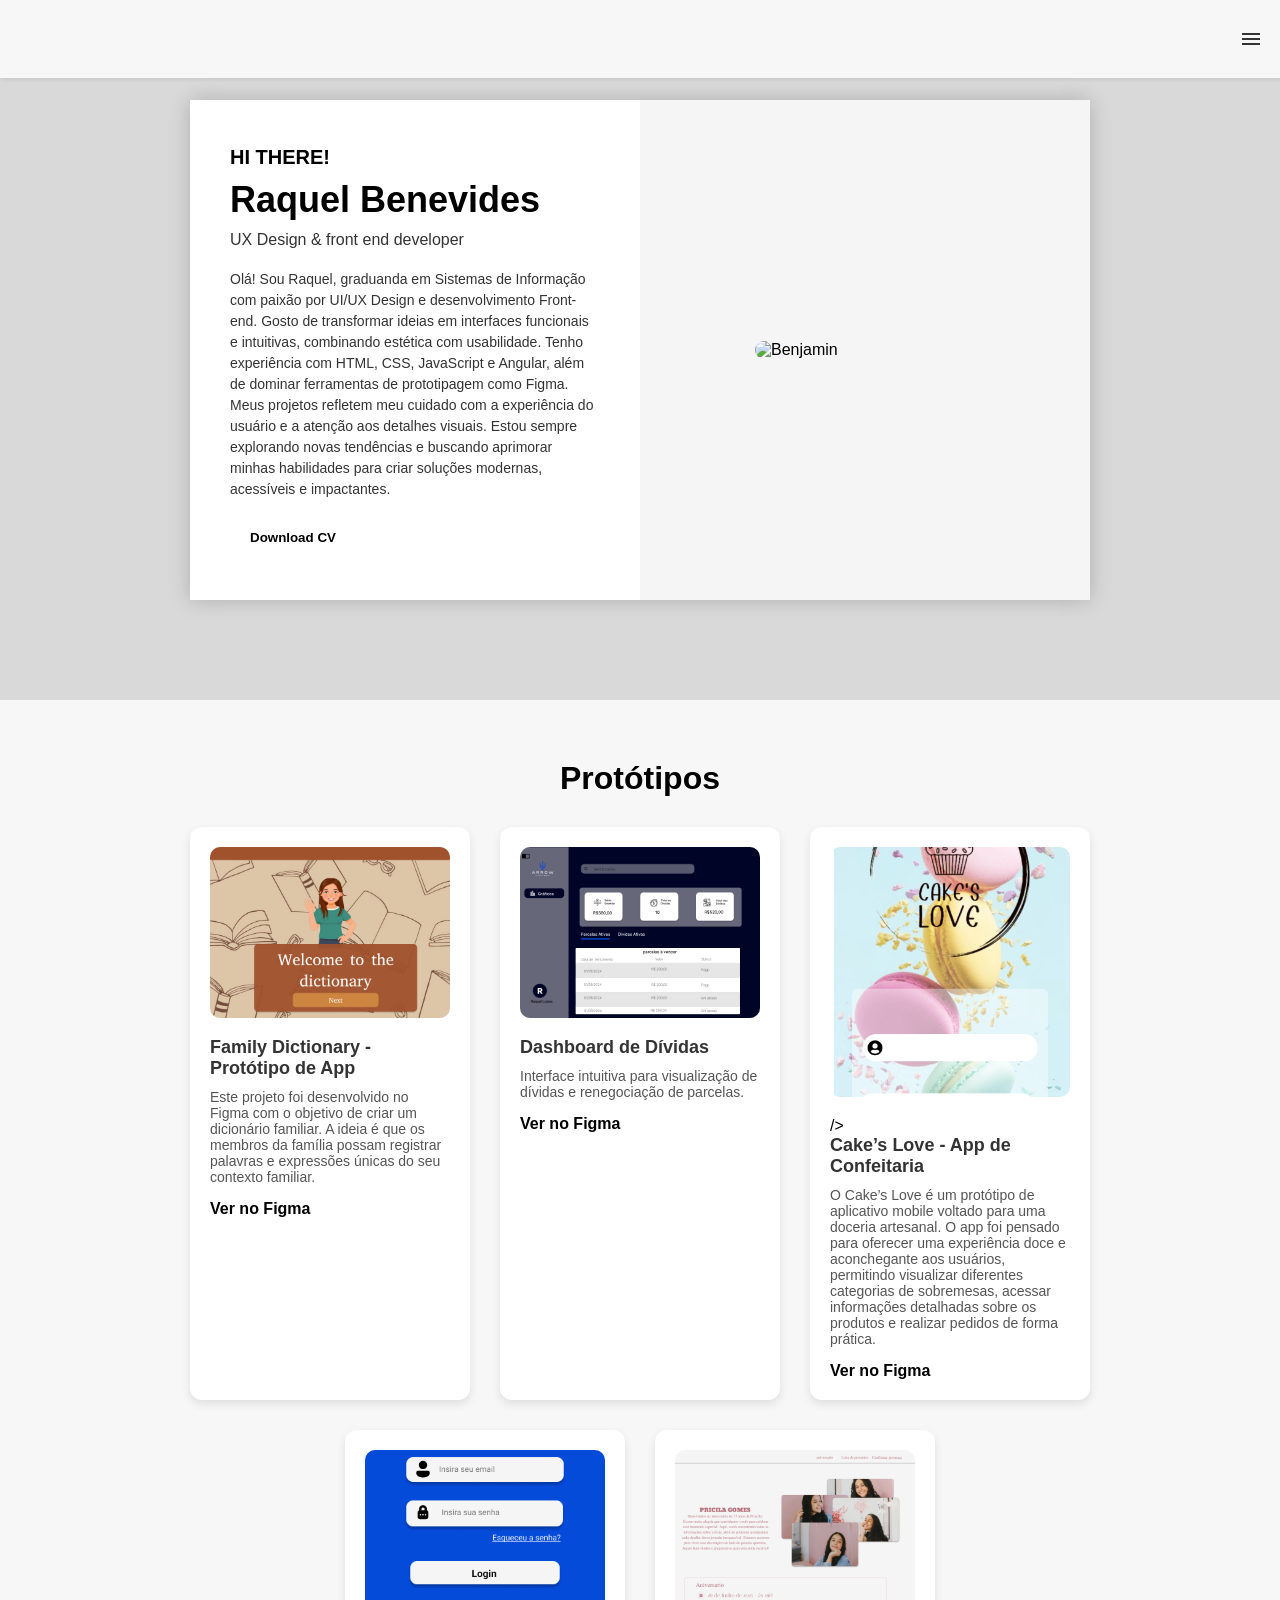
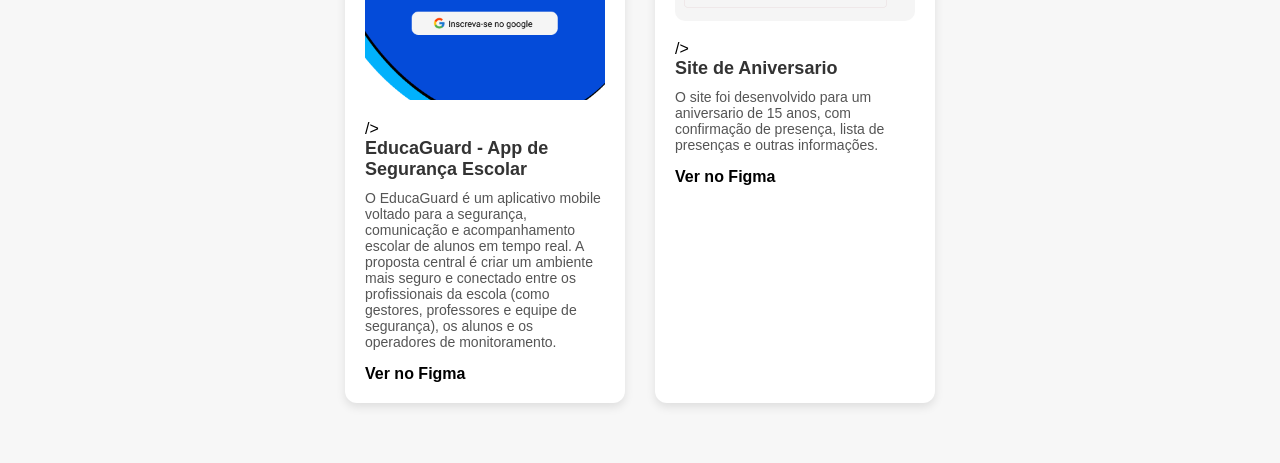
==== info.html @ 3c13a013 "alterações" ====
<!DOCTYPE html>
<html lang="en">
<head>
  <meta charset="UTF-8" />
  <meta name="viewport" content="width=device-width, initial-scale=1.0"/>
  <title>Raquel Portfolio</title>
  <link rel="stylesheet" href="css/info.css" />
</head>
<body>

  <div class="header">
    <input class="menu-btn" type="checkbox" id="menu-btn" />
    <label class="menu-icon" for="menu-btn"><span class="navicon"></span></label>
    <ul class="menu">
      <li><a href="aniversariante.html">Home</a></li>
        <li><a href="info.html">Sobre</a></li>
        <li><a href="lista de presentes.html">Prototipos</a></li>
        <li><a href="confirma_presenca.html">Sites</a></li>
    </ul>
</div>

  <div class="container">
    <div class="left-section">
      <h2>HI THERE!</h2>
      <h1> <span>Raquel Benevides</span></h1>
      <p>UX Design & front end developer</p>
      <p class="description">
        Olá! Sou Raquel, graduanda em Sistemas de Informação com paixão por UI/UX Design e desenvolvimento Front-end.
        Gosto de transformar ideias em interfaces funcionais e intuitivas, combinando estética com usabilidade. Tenho
        experiência com HTML, CSS, JavaScript e Angular, além de dominar ferramentas de prototipagem como Figma.
        Meus projetos refletem meu cuidado com a experiência do usuário e a atenção aos detalhes visuais. Estou sempre
        explorando novas tendências e buscando
        aprimorar minhas habilidades para criar soluções modernas, acessíveis e impactantes.
      </p>
      <button>Download CV</button>
    </div>
    <div class="right-section">
      <img src="assets/DSC01569.JPG" alt="Benjamin"/>
    
    </div>
  </div>

  <section class="prototypes" id="prototipos">
    <h2>Protótipos</h2>
    <div class="prototypes-container">
      <div class="prototype-card">
        <img src="assets/family-directory.png" alt="Protótipo 1" />
        <h3>Family Dictionary - Protótipo de App</h3>
        <p>Este projeto foi desenvolvido no Figma com o objetivo de criar um dicionário familiar. A ideia é que os membros da família possam registrar palavras e expressões únicas do seu contexto familiar.</p>
        <a href="https://www.figma.com/proto/r6o3UK1A0JMN1MDUsx2ePp/dicionario_familia?node-id=1-3&t=j6TgcoYT1Pu7Sqnx-1&scaling=scale-down&content-scaling=fixed&page-id=0%3A1&starting-point-node-id=1%3A3&show-proto-sidebar=1" target="_blank">Ver no Figma</a>
      </div>
      <div class="prototype-card">
        <img src="assets/Tela inicial.png" alt="Protótipo 2" />
        <h3>Dashboard de Dívidas</h3>
        <p>Interface intuitiva para visualização de dívidas e renegociação de parcelas.</p>
        <a href="https://www.figma.com/proto/xezdQHjw3S7ay618fZa8QW/projetoloja?node-id=2080-34&t=NyL4bLdaEMQx5HPH-1&scaling=min-zoom&content-scaling=fixed&page-id=0%3A1&starting-point-node-id=2080%3A34" target="_blank">Ver no Figma</a>
      </div>
      <div class="prototype-card">
        <img src="assets/site_confeitaria.png" alt="Protótipo 3" style="height: 250px; object-fit: cover; border-radius: 10px; margin-bottom: 1rem;"> />
        <h3>Cake’s Love - App de Confeitaria</h3>
        <p>O Cake’s Love é um protótipo de aplicativo mobile voltado para uma doceria artesanal. O app foi pensado para oferecer uma experiência doce e aconchegante aos usuários, permitindo visualizar diferentes categorias de sobremesas, acessar informações detalhadas sobre os produtos e realizar pedidos de forma prática.</p>
        <a href="https://www.figma.com/proto/RAISbUO54751XTIskdznrG/projetoCurso?node-id=35-3&t=txbkHVv7PdWEwaBw-1&scaling=scale-down&content-scaling=fixed&page-id=0%3A1" target="_blank">Ver no Figma</a>
      </div>

      <div class="prototype-card">
        <img src="assets/Tela de login.png" alt="Protótipo 4" style="height: 250px; object-fit: cover; border-radius: 10px; margin-bottom: 1rem;"> />
        <h3>EducaGuard - App de Segurança Escolar</h3>
        <p>O EducaGuard é um aplicativo mobile voltado para a segurança, comunicação e acompanhamento escolar de alunos em tempo real. A proposta central é criar um ambiente mais seguro e conectado entre os profissionais da escola (como gestores, professores e equipe de segurança), os alunos e os operadores de monitoramento.</p>
        <a href="https://www.figma.com/proto/RAISbUO54751XTIskdznrG/projetoCurso?node-id=35-3&t=txbkHVv7PdWEwaBw-1&scaling=scale-down&content-scaling=fixed&page-id=0%3A1" target="_blank">Ver no Figma</a>
      </div>

      <div class="prototype-card">
        <img src="assets/tela_aniversario.png" alt="Protótipo 5"> />
        <h3> Site de Aniversario</h3>
        <p>O site foi desenvolvido para um aniversario de 15 anos, com confirmação de presença, lista de presenças e outras informações.</p>
        <a href="https://www.figma.com/proto/hL53M6fmfashtRJWSqGs2R/Untitled?node-id=20-2&t=TeJSc9Q0vaxj2PRp-1&scaling=min-zoom&content-scaling=fixed&page-id=0%3A1&starting-point-node-id=1%3A2&show-proto-sidebar=1" target="_blank">Ver no Figma</a>
      </div>
    </div>
  </section>
  
</body>
</html>
---- css/info.css ----
* {
    margin: 0;
    padding: 0;
    box-sizing: border-box;
    font-family: 'Segoe UI', sans-serif;
  }
  
  body {
    background: #d9d9d9;
   /* display: flex;
    justify-content: center;
    align-items: center;
    height: 100vh;*/
  }
  
  .container {
    width: 900px;
    height: 500px;
    display: flex;
    margin: 100px auto; /* Centraliza horizontalmente e dá espaçamento do topo */
    box-shadow: 0 0 20px rgba(0,0,0,0.2);
    background: #fff;
  }
  
  .left-section {
    width: 50%;
    padding: 50px 40px;
    background: #fff;
    display: flex;
    flex-direction: column;
    justify-content: center;
  }
  
  .left-section h2 {
    font-size: 20px;
    margin-bottom: 10px;
    color: #000;
  }
  
  .left-section h1 {
    font-size: 36px;
    margin-bottom: 10px;
    color: #000;
  }
  
  .left-section h1 span {
    color: black;
    font-weight: bold;
  }
  
  .left-section p {
    margin-bottom: 20px;
    color: #333;
  }
  
  .left-section .description {
    font-size: 14px;
    line-height: 1.5;
  }
  
  .left-section button {
    width: fit-content;
    padding: 10px 20px;
    background-color: white;
    border: none;
    color: #000;
    font-weight: bold;
    cursor: pointer;
    border-radius: 20px;
    transition: background 0.3s;
  }
  
  .left-section button:hover {
    background-color: #ccc;
  }
  
  .right-section {
    width: 50%;
    position: relative;
    background: #f5f5f5;
    display: flex;
    justify-content: center;
    align-items: center;
  }
  
  .right-section img {
    width: 220px;
    border-radius: 10px;
  }
  
  /*menu responsivo*/
.header {
    background-color: #f7f7f7;
    box-shadow: 1px 1px 4px 0 rgba(0, 0, 0, .1);
      position: fixed;
      top: 0;
      left: 0;
      width: 100%;
      z-index: 1000;
      padding: 10px 0; /* Adicione um pouco de padding para melhorar a aparência */
      
      }
      
      .header ul {
      margin: 0;
      padding: 0;
      list-style: none;
      overflow: hidden;
      background-color: #f7f7f7;
    }
      
      .header li a {
      display: block;
      padding: 20px 20px;
      border-right: 1px solid white;
      text-decoration: none;
      color: black;
      font-size: 18px;
      
      }
      
      .header li a:hover,
      .header .menu-btn:hover {
      background-color:rgba(200, 200, 200, 0.2);
      border-radius: 20px;
      }
      
      .header .logo {
      display: block;
      float: left;
      padding: 3px 20px;
      text-decoration: none;
      }
      
      /* menu */
      
      .header .menu {
      clear: both;
      max-height: 0;
      transition: max-height .2s ease-out;
      }
      
      /* menu icon */
      
      .header .menu-icon {
      cursor: pointer;
      display: inline-block;
      float: right;
      padding: 28px 20px;
      position: relative;
      user-select: none;
      }
      
      .header .menu-icon .navicon {
      background: #333;
      display: block;
      height: 2px;
      position: relative;
      transition: background .2s ease-out;
      width: 18px;
      }
      
      .header .menu-icon .navicon:before,
      .header .menu-icon .navicon:after {
      background: #333;
      content: '';
      display: block;
      height: 100%;
      position: absolute;
      transition: all .2s ease-out;
      width: 100%;
      }
      
      .header .menu-icon .navicon:before {
      top: 5px;
      }
      
      .header .menu-icon .navicon:after {
      top: -5px;
      }
      
      /* menu btn */
      
      .header .menu-btn {
      display: none;
      }
      
      .header .menu-btn:checked ~ .menu {
      max-height: 100%;
      }
      
      .header .menu-btn:checked ~ .menu-icon .navicon {
      background: transparent;
      }
      
      .header .menu-btn:checked ~ .menu-icon .navicon:before {
      transform: rotate(-45deg);
      }
      
      .header .menu-btn:checked ~ .menu-icon .navicon:after {
      transform: rotate(45deg);
      }
      
      .header .menu-btn:checked ~ .menu-icon:not(.steps) .navicon:before,
      .header .menu-btn:checked ~ .menu-icon:not(.steps) .navicon:after {
      top: 0;
      }
      
      /* 48em = 768px */
      
      @media (min-width: 1370px) {
      .header li {
        float: left;
      }
      .header li a {
        padding: 20px 30px;
      }
      .header .menu {
        clear: none;
        float: right;
        max-height: none;
      }
      .header .menu-icon {
        display: none;
      }
      }

      /*prototipos*/
      .prototypes {
        background-color: #f7f7f7;
        padding: 60px 40px;
        text-align: center;
        margin-top: 80px;
        display: flex;
        flex-direction: column; /* ESSA LINHA AQUI FAZ A MÁGICA */

          }
          
      
      
      .prototypes h2 {
        font-size: 32px;
        margin-bottom: 30px;
        color: #000;
      }
      
      .prototypes-container {
        display: flex;
        flex-wrap: wrap;
        justify-content: center;
        gap: 30px;
      }
      
      .prototype-card {
        background: #fff;
        border-radius: 12px;
        box-shadow: 0 4px 10px rgba(0, 0, 0, 0.1);
        width: 280px;
        padding: 20px;
        text-align: left;
        transition: transform 0.3s ease;
      }
      
      .prototype-card:hover {
        transform: translateY(-5px);
      }
      
      .prototype-card img {
        width: 100%;
        border-radius: 10px;
        margin-bottom: 15px;
      }
      
      .prototype-card h3 {
        font-size: 18px;
        margin-bottom: 10px;
        color: #333;
      }
      
      .prototype-card p {
        font-size: 14px;
        color: #555;
        margin-bottom: 15px;
      }
      
      .prototype-card a {
        text-decoration: none;
        font-weight: bold;
        color: black;
      }
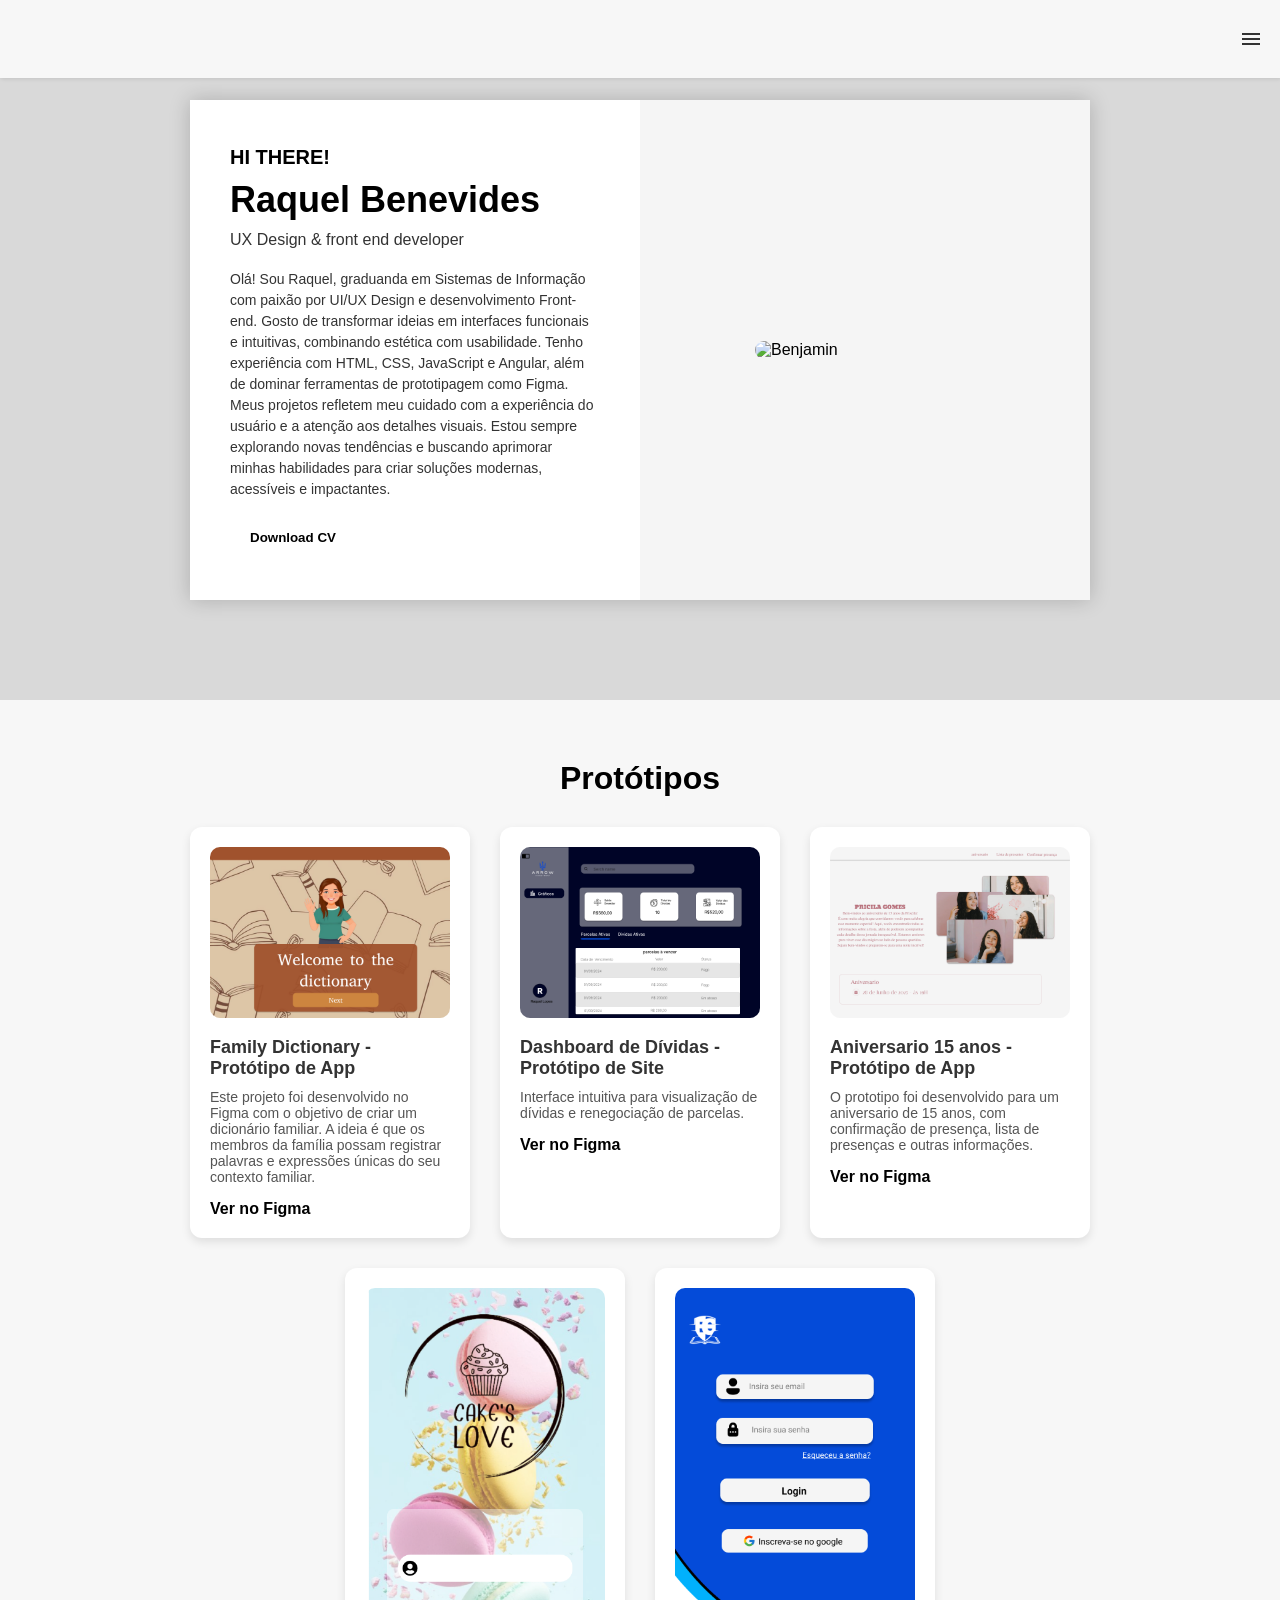
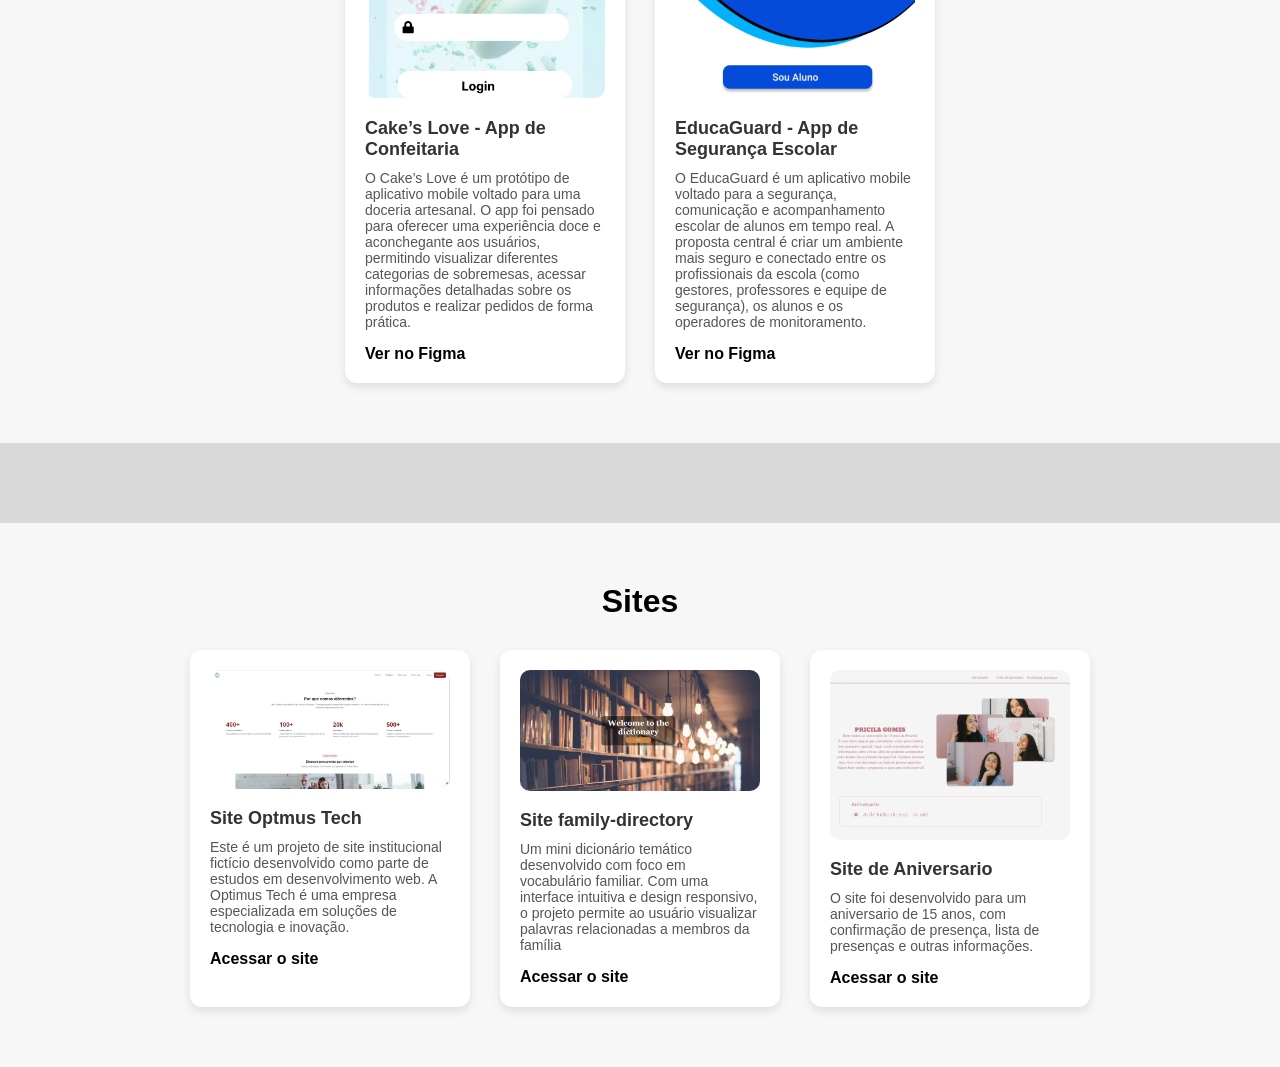
==== commit 70a0e886: "alterações realizadas" ====
--- a/info.html
+++ b/info.html
@@ -51,31 +51,58 @@
       </div>
       <div class="prototype-card">
         <img src="assets/Tela inicial.png" alt="Protótipo 2" />
-        <h3>Dashboard de Dívidas</h3>
+        <h3>Dashboard de Dívidas - Protótipo de Site</h3>
         <p>Interface intuitiva para visualização de dívidas e renegociação de parcelas.</p>
         <a href="https://www.figma.com/proto/xezdQHjw3S7ay618fZa8QW/projetoloja?node-id=2080-34&t=NyL4bLdaEMQx5HPH-1&scaling=min-zoom&content-scaling=fixed&page-id=0%3A1&starting-point-node-id=2080%3A34" target="_blank">Ver no Figma</a>
       </div>
+
       <div class="prototype-card">
-        <img src="assets/site_confeitaria.png" alt="Protótipo 3" style="height: 250px; object-fit: cover; border-radius: 10px; margin-bottom: 1rem;"> />
+        <img src="assets/tela_aniversario.png" alt="Protótipo 5">
+        <h3>Aniversario 15 anos - Protótipo de App</h3>
+        <p>O prototipo foi desenvolvido para um aniversario de 15 anos, com confirmação de presença, lista de presenças e outras informações.</p>
+        <a href="https://www.figma.com/proto/hL53M6fmfashtRJWSqGs2R/Untitled?node-id=20-2&t=TeJSc9Q0vaxj2PRp-1&scaling=min-zoom&content-scaling=fixed&page-id=0%3A1&starting-point-node-id=1%3A2&show-proto-sidebar=1" target="_blank">Ver no Figma</a>
+      </div>
+    
+      <div class="prototype-card">
+        <img src="assets/site_confeitaria.png" alt="Protótipo 3" style="height: 410px; object-fit: cover; border-radius: 10px; margin-bottom: 1rem;"> 
         <h3>Cake’s Love - App de Confeitaria</h3>
         <p>O Cake’s Love é um protótipo de aplicativo mobile voltado para uma doceria artesanal. O app foi pensado para oferecer uma experiência doce e aconchegante aos usuários, permitindo visualizar diferentes categorias de sobremesas, acessar informações detalhadas sobre os produtos e realizar pedidos de forma prática.</p>
         <a href="https://www.figma.com/proto/RAISbUO54751XTIskdznrG/projetoCurso?node-id=35-3&t=txbkHVv7PdWEwaBw-1&scaling=scale-down&content-scaling=fixed&page-id=0%3A1" target="_blank">Ver no Figma</a>
       </div>
 
       <div class="prototype-card">
-        <img src="assets/Tela de login.png" alt="Protótipo 4" style="height: 250px; object-fit: cover; border-radius: 10px; margin-bottom: 1rem;"> />
+        <img src="assets/Tela de login.png" alt="Protótipo 4" style="height: 410px; object-fit: cover; border-radius: 10px; margin-bottom: 1rem;"> 
         <h3>EducaGuard - App de Segurança Escolar</h3>
         <p>O EducaGuard é um aplicativo mobile voltado para a segurança, comunicação e acompanhamento escolar de alunos em tempo real. A proposta central é criar um ambiente mais seguro e conectado entre os profissionais da escola (como gestores, professores e equipe de segurança), os alunos e os operadores de monitoramento.</p>
         <a href="https://www.figma.com/proto/RAISbUO54751XTIskdznrG/projetoCurso?node-id=35-3&t=txbkHVv7PdWEwaBw-1&scaling=scale-down&content-scaling=fixed&page-id=0%3A1" target="_blank">Ver no Figma</a>
       </div>
 
+  <!--sites-->
+  </section>
+  
+
+  <section class="prototypes" id="prototipos">
+    <h2>Sites</h2>
+    <div class="prototypes-container">
       <div class="prototype-card">
-        <img src="assets/tela_aniversario.png" alt="Protótipo 5"> />
+        <img src="assets/optmus_tec.jpeg" alt="site 1" />
+        <h3> Site Optmus Tech</h3>
+        <p>Este é um projeto de site institucional fictício desenvolvido como parte de estudos em desenvolvimento web. A Optimus Tech é uma empresa especializada em soluções de tecnologia e inovação.</p>
+        <a href="https://raquellopes10.github.io/Optimus_Tech/" target="_blank">Acessar o site</a>
+      </div>
+      <div class="prototype-card">
+        <img src="assets/family.jpeg" alt="Protótipo 2" />
+        <h3> Site family-directory</h3>
+        <p>Um mini dicionário temático desenvolvido com foco em vocabulário familiar. Com uma interface intuitiva e design responsivo, o projeto permite ao usuário visualizar palavras relacionadas a membros da família </p>
+        <a href="https://family-dictionary.vercel.app/" target="_blank">Acessar o site </a>
+      </div>
+
+      <div class="prototype-card">
+        <img src="assets/tela_aniversario.png" alt="Protótipo 5"> 
         <h3> Site de Aniversario</h3>
         <p>O site foi desenvolvido para um aniversario de 15 anos, com confirmação de presença, lista de presenças e outras informações.</p>
-        <a href="https://www.figma.com/proto/hL53M6fmfashtRJWSqGs2R/Untitled?node-id=20-2&t=TeJSc9Q0vaxj2PRp-1&scaling=min-zoom&content-scaling=fixed&page-id=0%3A1&starting-point-node-id=1%3A2&show-proto-sidebar=1" target="_blank">Ver no Figma</a>
+        <a href="https://www.figma.com/proto/hL53M6fmfashtRJWSqGs2R/Untitled?node-id=20-2&t=TeJSc9Q0vaxj2PRp-1&scaling=min-zoom&content-scaling=fixed&page-id=0%3A1&starting-point-node-id=1%3A2&show-proto-sidebar=1" target="_blank">Acessar o site</a>
       </div>
-    </div>
   </section>
   
 </body>
